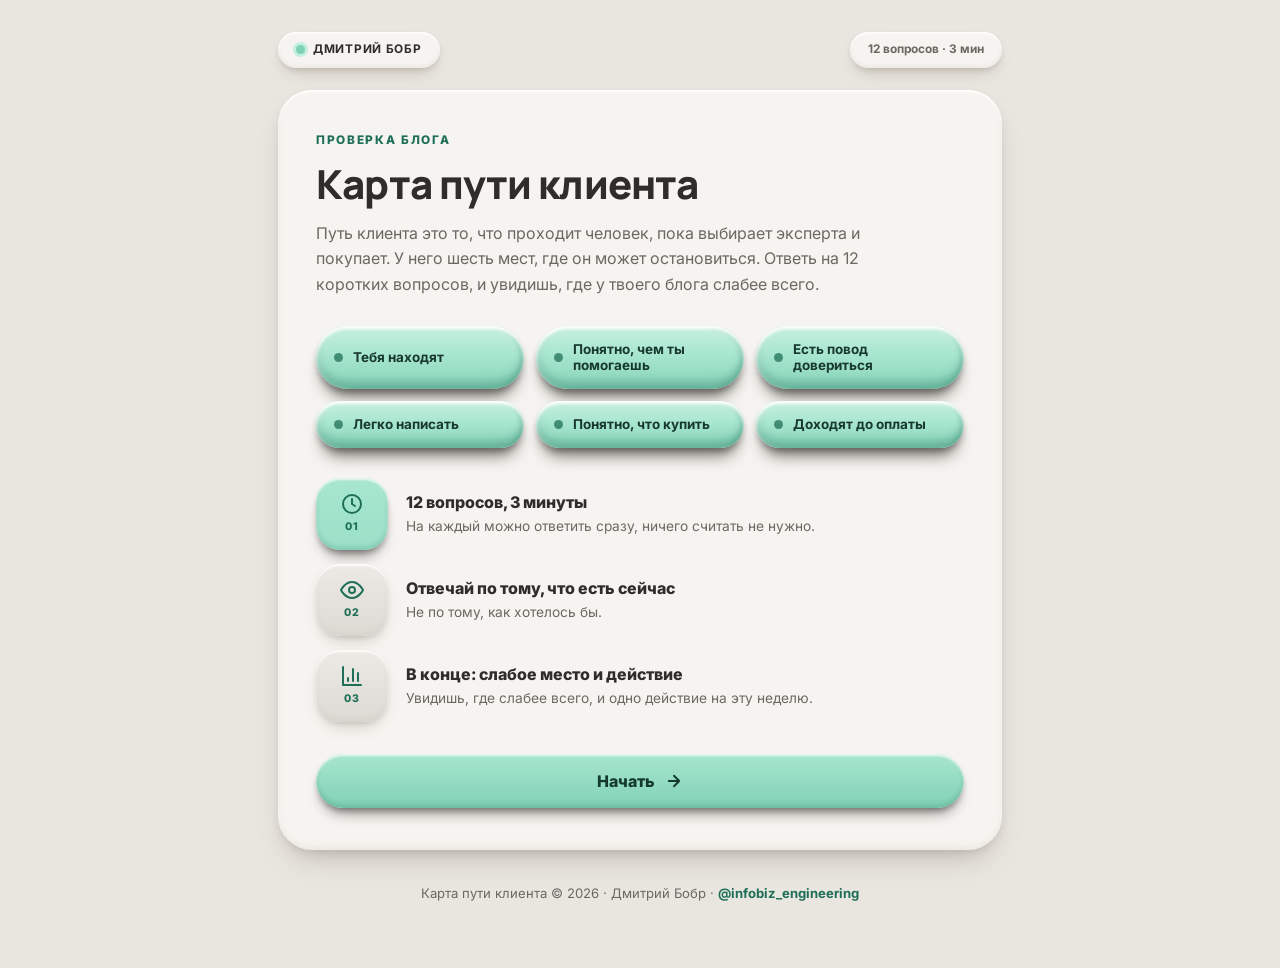
==== сайт/karta-puti-klienta.html @ 48c06e54 "Карта пути клиента: новая страница теста (6 мест пути, 12 вопросов), отправка заявок в n8n Co-Author" ====
<!DOCTYPE html>
<html lang="ru">
<head>
  <meta charset="UTF-8">
  <meta name="viewport" content="width=device-width, initial-scale=1.0">
  <title>Карта пути клиента | Проверка блога за 3 минуты</title>
  <link rel="preconnect" href="https://fonts.googleapis.com">
  <link rel="preconnect" href="https://fonts.gstatic.com" crossorigin>
  <link href="https://fonts.googleapis.com/css2?family=Manrope:wght@600;700;800&family=Inter:wght@400;500;600;700&display=swap" rel="stylesheet">
  <style>
    /* Карта пути клиента: мягкий выпуклый стиль (по референсу «Product UI Styleguide») */
    :root {
      --bg: #E9E6E0;
      --bg-2: #F1EFEA;
      --surface: #F6F4F0;
      --ink: #2E2D2B;
      --muted: #6B6862;
      --faint: #A09C95;
      --line: #D9D6D0;

      --mint: #9BE0C8;
      --mint-2: #7FD1B5;
      --mint-soft: #D3F2E6;
      --mint-deep: #1F6F58;
      --focus: #5FE3BC;

      --gray: #DDDAD4;
      --gray-2: #CBC8C1;

      --yellow: #F3DE8C;
      --yellow-soft: #FAF0C6;
      --yellow-ink: #6E5A0E;

      --rose: #E8473D;
      --rose-soft: #F8DAD7;
      --red-1: #EE6358;
      --red-2: #CF2F26;
      --rose-ink: #B3261E;

      --raise: 0 16px 30px -12px rgba(105,95,80,.38), 0 4px 8px -2px rgba(105,95,80,.16), inset 0 2px 2px rgba(255,255,255,.95), inset 0 -3px 6px rgba(150,140,125,.10);
      --raise-sm: 0 9px 16px -7px rgba(105,95,80,.36), 0 2px 4px rgba(105,95,80,.12), inset 0 2px 2px rgba(255,255,255,.9), inset 0 -2px 4px rgba(150,140,125,.10);
      --inset: inset 0 3px 7px rgba(105,95,80,.22), inset 0 -2px 3px rgba(255,255,255,.85);
      --glow: 0 0 0 4px rgba(95,227,188,.40);
      --shadow-dark: 0 11px 14px -7px rgba(28,26,22,.55), 0 4px 6px -2px rgba(28,26,22,.30), inset 0 2px 2px rgba(255,255,255,.75), inset 0 -3px 5px rgba(20,90,70,.18);
      --shadow-dark-hover: 0 15px 18px -8px rgba(28,26,22,.58), 0 6px 8px -2px rgba(28,26,22,.30), inset 0 2px 2px rgba(255,255,255,.75), inset 0 -3px 5px rgba(20,90,70,.18);
    }

    * { box-sizing: border-box; margin: 0; padding: 0; }

    body {
      font-family: 'Inter', -apple-system, BlinkMacSystemFont, 'Segoe UI', Roboto, sans-serif;
      background: var(--bg);
      color: var(--ink);
      min-height: 100vh;
      display: flex;
      flex-direction: column;
      line-height: 1.5;
      -webkit-font-smoothing: antialiased;
    }

    .container { width: 100%; max-width: 760px; margin: 0 auto; padding: 32px 18px 64px; flex: 1; }

    .header-bar { display: flex; align-items: center; justify-content: space-between; margin-bottom: 22px; gap: 10px; }
    .brand-tag, .meta-tag { display: inline-flex; align-items: center; gap: 8px; padding: 9px 18px; background: var(--surface); border-radius: 999px; box-shadow: var(--raise-sm); font-size: .74rem; font-weight: 700; color: var(--muted); }
    .brand-tag { letter-spacing: .06em; text-transform: uppercase; color: var(--ink); }
    .brand-tag .dot { width: 9px; height: 9px; border-radius: 50%; background: var(--mint-2); box-shadow: 0 0 0 3px rgba(95,227,188,.35); }

    .draft-banner { background: var(--yellow-soft); color: var(--yellow-ink); border-radius: 18px; padding: 11px 18px; font-size: .82rem; font-weight: 700; margin-bottom: 18px; box-shadow: var(--raise-sm); }

    .card { background: var(--surface); border-radius: 34px; box-shadow: var(--raise); padding: 42px 38px; position: relative; }
    @media (max-width: 640px) { .card { padding: 26px 18px; border-radius: 28px; } }

    .fade-in { animation: fadeSlideUp 0.28s cubic-bezier(0.16,1,0.3,1) forwards; }
    @keyframes fadeSlideUp { from { opacity:0; transform:translateY(8px);} to { opacity:1; transform:translateY(0);} }

    .section-label { font-size: .74rem; text-transform: uppercase; letter-spacing: .14em; color: var(--mint-deep); font-weight: 800; margin-bottom: 12px; display: block; }
    .hero-title { font-family: 'Manrope', 'Inter', sans-serif; font-size: 2.5rem; font-weight: 800; letter-spacing: -0.02em; color: var(--ink); line-height: 1.08; margin-bottom: 16px; }
    .hero-subtitle { font-size: 1rem; color: var(--muted); margin-bottom: 28px; line-height: 1.6; max-width: 580px; }

    /* Шесть мест: как чипы Filter из референса */
    .place-grid { display: grid; grid-template-columns: repeat(3,1fr); gap: 12px; margin-bottom: 30px; }
    @media (max-width: 640px) { .place-grid { grid-template-columns: repeat(2,1fr); } }
    .place-chip { display: flex; align-items: center; gap: 10px; background: linear-gradient(180deg, #C9F0E0 0%, #A8E6CF 45%, #86D4B8 100%); color: #17382E; border-radius: 999px; padding: 15px 18px; font-size: .84rem; font-weight: 700; line-height: 1.25; box-shadow: 0 14px 16px -7px rgba(28,26,22,.60), 0 5px 7px -2px rgba(28,26,22,.34), inset 0 3px 3px rgba(255,255,255,.95), inset 0 -7px 9px rgba(20,100,78,.30), inset 3px 0 4px rgba(255,255,255,.35), inset -3px 0 4px rgba(20,100,78,.14); }
    .place-chip::before { content: ''; width: 9px; height: 9px; border-radius: 50%; background: var(--mint-deep); flex-shrink: 0; opacity: .75; }

    /* Три пункта-подсказки */
    .steps-stack { display: flex; flex-direction: column; gap: 14px; margin-bottom: 32px; }
    .step-row { display: flex; align-items: center; gap: 18px; }
    .step-badge { width: 72px; height: 72px; border-radius: 24px; flex-shrink: 0; display: flex; flex-direction: column; align-items: center; justify-content: center; color: var(--mint-deep); box-shadow: var(--raise-sm); background: linear-gradient(180deg, #ECEAE5, var(--gray)); }
    .step-badge svg { width: 24px; height: 24px; margin-bottom: 3px; stroke: var(--mint-deep); }
    .step-badge .num { font-size: .66rem; font-weight: 800; letter-spacing: .05em; }
    .step-row:nth-child(1) .step-badge { background: linear-gradient(180deg, #A8E6CF, var(--mint)); box-shadow: var(--shadow-dark); }
    .step-text h4 { font-size: 1rem; font-weight: 800; margin-bottom: 3px; color: var(--ink); }
    .step-text p { font-size: .86rem; color: var(--muted); line-height: 1.45; }
    @media (max-width: 480px) { .step-row { align-items: flex-start; } .step-badge { width: 56px; height: 56px; border-radius: 19px; } .step-badge svg { width: 20px; height: 20px; } }

    /* Кнопки */
    .btn-primary { display: inline-flex; align-items: center; justify-content: center; gap: 10px; width: 100%; background: linear-gradient(180deg, #A8E6CF, var(--mint-2)); color: #143A2E; border: none; border-radius: 999px; padding: 17px 26px; font-family: inherit; font-size: 1rem; font-weight: 800; cursor: pointer; box-shadow: var(--shadow-dark); transition: transform .15s ease, box-shadow .15s ease; }
    .btn-primary:hover { transform: translateY(-1px); box-shadow: var(--shadow-dark-hover); }
    .btn-primary:active { transform: scale(0.985); box-shadow: 0 5px 8px -4px rgba(28,26,22,.5), inset 0 2px 2px rgba(255,255,255,.7); }
    .btn-primary:disabled { opacity: .5; cursor: not-allowed; transform: none; }

    .btn-secondary { display: inline-flex; align-items: center; justify-content: center; gap: 8px; background: linear-gradient(180deg, #E8E5E0, var(--gray)); color: var(--muted); border: none; border-radius: 999px; padding: 15px 24px; font-family: inherit; font-size: .92rem; font-weight: 700; cursor: pointer; box-shadow: var(--raise-sm); transition: transform .15s ease; }
    .btn-secondary:hover { color: var(--ink); transform: translateY(-1px); }
    .btn-secondary:active { transform: scale(0.985); }

    .footer-note { text-align: center; margin-top: 34px; font-size: .82rem; color: var(--muted); }
    .footer-note a { color: var(--mint-deep); text-decoration: none; font-weight: 700; }
    .footer-note a:hover { text-decoration: underline; }

    /* Прогресс: тонкая полоса как у Tabs */
    .progress-wrapper { margin-bottom: 26px; }
    .progress-meta { display: flex; justify-content: space-between; font-size: .86rem; font-weight: 700; color: var(--muted); margin-bottom: 10px; }
    .progress-meta .num { color: var(--mint-deep); font-weight: 800; }
    .progress-track { width: 100%; height: 10px; background: var(--gray); border-radius: 999px; overflow: hidden; box-shadow: var(--inset); }
    .progress-fill { height: 100%; background: linear-gradient(90deg, var(--mint), var(--mint-2)); border-radius: 999px; transition: width .4s cubic-bezier(0.34,1.3,0.64,1); }

    .step-header { margin-bottom: 22px; padding-bottom: 16px; border-bottom: 2px solid var(--line); display: flex; align-items: center; gap: 12px; flex-wrap: wrap; }
    .post-badge { background: linear-gradient(180deg, #A8E6CF, var(--mint)); color: #17382E; font-size: .8rem; font-weight: 800; padding: 7px 16px; border-radius: 999px; box-shadow: var(--shadow-dark); }
    .step-header h2 { font-family: 'Manrope', 'Inter', sans-serif; font-size: 1.4rem; font-weight: 800; color: var(--ink); }

    .form-group { margin-bottom: 22px; }
    .form-label { display: block; font-size: .88rem; font-weight: 700; color: var(--ink); margin-bottom: 9px; padding-left: 6px; }
    .text-input { width: 100%; padding: 15px 20px; font-family: inherit; font-size: .98rem; border: 2px solid transparent; border-radius: 999px; background: #E7E4DE; color: var(--ink); box-shadow: var(--inset); transition: box-shadow .15s, border-color .15s; }
    .text-input::placeholder { color: var(--faint); }
    .text-input:focus { outline: none; border-color: var(--focus); box-shadow: var(--inset), var(--glow); background: #EEECE7; }

    /* Вопросы */
    .criterion-card { background: var(--bg-2); border-radius: 28px; padding: 22px 20px 20px; margin-bottom: 18px; box-shadow: var(--raise-sm); transition: box-shadow .2s ease; }
    .criterion-card.is-answered { box-shadow: var(--raise-sm), 0 0 0 3px rgba(127,209,181,.55); }
    .criterion-q { font-size: 1rem; font-weight: 700; color: var(--ink); margin-bottom: 6px; line-height: 1.45; }

    .example-toggle { background: linear-gradient(180deg, #ECEAE5, var(--gray)); border: none; color: var(--mint-deep); font-family: inherit; font-size: .8rem; font-weight: 800; cursor: pointer; padding: 6px 16px; margin: 4px 0 14px; border-radius: 999px; box-shadow: var(--raise-sm); }
    .example-text { font-size: .88rem; color: #111; font-weight: 500; background: #E7E4DE; border-radius: 18px; padding: 12px 16px; margin-bottom: 14px; line-height: 1.5; box-shadow: var(--inset); }

    .answers-row { display: grid; grid-template-columns: repeat(2,1fr); gap: 12px; }
    @media (max-width: 480px) { .answers-row { grid-template-columns: 1fr; gap: 10px; } }
    .answer-btn { display: flex; align-items: center; justify-content: space-between; background: linear-gradient(180deg, #EFEDE8, var(--gray)); border: none; border-radius: 999px; padding: 14px 20px; font-family: inherit; font-size: .9rem; font-weight: 700; color: var(--ink); cursor: pointer; text-align: left; box-shadow: var(--raise-sm); transition: transform .15s ease, box-shadow .15s ease; user-select: none; }
    .answer-btn:hover { transform: translateY(-1px); }
    .answer-btn .btn-indicator { width: 20px; height: 20px; border-radius: 50%; background: #E3E0DA; box-shadow: var(--inset); margin-left: 8px; flex-shrink: 0; display: flex; align-items: center; justify-content: center; font-size: .72rem; font-weight: 800; color: #fff; }
    .answer-btn.selected { background: linear-gradient(180deg, #A8E6CF, var(--mint-2)); color: #143A2E; box-shadow: var(--shadow-dark); }
    .answer-btn.selected .btn-indicator { background: var(--mint-deep); box-shadow: none; }
    .answer-btn.selected .btn-indicator::after { content: '✓'; }

    .actions-bar { display: flex; gap: 12px; margin-top: 28px; }
    .actions-bar .btn-primary { flex: 1; }

    /* Результат */
    .result-hero { text-align: center; padding-bottom: 26px; margin-bottom: 26px; border-bottom: 2px solid var(--line); }
    .result-status-title { font-family: 'Manrope', 'Inter', sans-serif; font-size: 1.6rem; font-weight: 800; color: var(--ink); margin-bottom: 10px; line-height: 1.2; }
    .result-status-desc { font-size: .97rem; color: var(--muted); max-width: 540px; margin: 0 auto; line-height: 1.55; }
    .result-disclaimer { font-size: .78rem; color: var(--faint); margin-top: 12px; }

    .leak-box { background: linear-gradient(180deg, #BDEBD8, var(--mint)); border-radius: 26px; padding: 22px 24px; margin-bottom: 30px; box-shadow: var(--shadow-dark); }
    .leak-badge { display: inline-block; font-size: .7rem; font-weight: 800; text-transform: uppercase; letter-spacing: .08em; color: var(--mint-deep); background: rgba(255,255,255,.65); padding: 5px 14px; border-radius: 999px; margin-bottom: 8px; }
    .leak-desc { font-size: .98rem; color: #17382E; line-height: 1.55; font-weight: 600; }

    .criteria-breakdown { margin-bottom: 30px; }
    .criteria-breakdown h3 { font-family: 'Manrope', 'Inter', sans-serif; font-size: 1.15rem; font-weight: 800; color: var(--ink); margin-bottom: 18px; }
    .crit-bar-row { margin-bottom: 16px; }
    .crit-bar-meta { display: flex; justify-content: space-between; align-items: center; gap: 10px; font-size: .88rem; font-weight: 700; margin-bottom: 7px; }
    .crit-bar-meta span.score { font-variant-numeric: tabular-nums; color: var(--mint-deep); font-weight: 800; }
    .crit-bar-track { width: 100%; height: 12px; background: var(--gray); border-radius: 999px; overflow: hidden; box-shadow: var(--inset); }
    .crit-bar-fill { height: 100%; background: linear-gradient(90deg, var(--mint), var(--mint-2)); border-radius: 999px; transition: width .7s cubic-bezier(0.16,1,0.3,1); }
    .crit-bar-row.mid .crit-bar-fill { background: linear-gradient(90deg, #F7E8A4, var(--yellow)); }
    .crit-bar-row.mid .score { color: var(--yellow-ink); }
    .crit-bar-row.low .crit-bar-fill { background: linear-gradient(90deg, var(--red-1), var(--red-2)); }
    .crit-bar-row.low .score { color: var(--rose-ink); }
    .weak-chip { display: inline-block; margin-left: 8px; background: linear-gradient(180deg, var(--red-1), var(--red-2)); color: #fff; font-size: .68rem; font-weight: 800; padding: 3px 12px; border-radius: 999px; box-shadow: 0 6px 8px -4px rgba(28,26,22,.55), inset 0 1px 1px rgba(255,255,255,.45); vertical-align: middle; }

    /* Блок с услугами: стопка карточек */
    .bridge-card { background: var(--bg-2); border-radius: 30px; padding: 28px 24px; text-align: center; margin-bottom: 36px; margin-top: 8px; box-shadow: var(--raise-sm), 0 10px 0 -5px #E2DFD9, 0 20px 0 -10px #D8D5CE; }
    .bridge-options { list-style: none; padding: 0; margin: 0 0 20px; text-align: left; }
    .bridge-options > li { padding: 18px 20px; background: var(--surface); border-radius: 22px; margin-bottom: 12px; font-size: .9rem; color: var(--muted); line-height: 1.55; box-shadow: var(--raise-sm); }
    .bridge-options .opt-head { display: flex; justify-content: space-between; align-items: baseline; gap: 12px; margin-bottom: 8px; }
    .bridge-options .opt-name { font-weight: 800; font-size: 1rem; color: var(--ink); }
    .bridge-options .opt-price { font-weight: 800; font-size: .88rem; color: var(--mint-deep); white-space: nowrap; background: var(--mint-soft); padding: 4px 12px; border-radius: 999px; }
    .bridge-options .opt-list { list-style: none; padding: 0; margin: 0 0 8px; }
    .bridge-options .opt-list li { position: relative; padding-left: 16px; margin-bottom: 4px; }
    .bridge-options .opt-list li::before { content: ''; position: absolute; left: 0; top: .62em; width: 6px; height: 6px; border-radius: 50%; background: var(--mint-2); }
    .bridge-options .opt-fit { margin: 0; font-size: .88rem; color: var(--ink); }
    .bridge-card h4 { font-family: 'Manrope', 'Inter', sans-serif; font-size: 1.2rem; font-weight: 800; color: var(--ink); margin-bottom: 8px; }
    .bridge-card p { font-size: .9rem; color: var(--muted); margin-bottom: 20px; line-height: 1.55; }

    .result-buttons { display: flex; flex-direction: column; gap: 14px; }

    .hidden { display: none !important; }

    .toast { position: fixed; left: 50%; bottom: 28px; transform: translate(-50%, 12px); background: var(--ink); color: #fff; padding: 14px 24px; border-radius: 999px; font-size: .9rem; font-weight: 700; box-shadow: 0 14px 30px rgba(0,0,0,0.25); opacity: 0; pointer-events: none; transition: all .25s ease; z-index: 50; text-align: center; max-width: 90vw; }
    .toast.show { opacity: 1; transform: translate(-50%, 0); }

    #screen-contact .actions-bar { margin-top: 8px; }

    @media print {
      body { background: #fff; }
      .header-bar, .btn-secondary, .result-buttons, .bridge-card, .draft-banner, #btn-restart, #btn-copy-result, #btn-download-pdf { display: none !important; }
      .card { box-shadow: none; padding: 0; background: #fff; }
      .container { padding: 0; max-width: 100%; }
    }
  </style>
</head>
<body>

  <div class="container">
    <div class="header-bar">
      <div class="brand-tag"><span class="dot"></span><span>Дмитрий Бобр</span></div>
      <div class="meta-tag">12 вопросов · 3 мин</div>
    </div>

    <div class="draft-banner hidden" id="draft-banner">Черновик для просмотра. Ответы и результат никуда не отправляются.</div>

    <div class="card" id="main-card">

      <!-- SCREEN 0: INTRO -->
      <div id="screen-intro" class="fade-in">
        <span class="section-label">Проверка блога</span>
        <h1 class="hero-title">Карта пути клиента</h1>
        <p class="hero-subtitle">Путь клиента это то, что проходит человек, пока выбирает эксперта и покупает. У него шесть мест, где он может остановиться. Ответь на 12 коротких вопросов, и увидишь, где у твоего блога слабее всего.</p>

        <div class="place-grid">
          <div class="place-chip">Тебя находят</div>
          <div class="place-chip">Понятно, чем ты помогаешь</div>
          <div class="place-chip">Есть повод довериться</div>
          <div class="place-chip">Легко написать</div>
          <div class="place-chip">Понятно, что купить</div>
          <div class="place-chip">Доходят до оплаты</div>
        </div>

        <div class="steps-stack">
          <div class="step-row">
            <div class="step-badge">
              <svg viewBox="0 0 24 24" fill="none" stroke="currentColor" stroke-width="2" stroke-linecap="round" stroke-linejoin="round"><circle cx="12" cy="12" r="9"/><path d="M12 7v5l3 2"/></svg>
              <span class="num">01</span>
            </div>
            <div class="step-text"><h4>12 вопросов, 3 минуты</h4><p>На каждый можно ответить сразу, ничего считать не нужно.</p></div>
          </div>
          <div class="step-row">
            <div class="step-badge">
              <svg viewBox="0 0 24 24" fill="none" stroke="currentColor" stroke-width="2" stroke-linecap="round" stroke-linejoin="round"><path d="M1 12s4-8 11-8 11 8 11 8-4 8-11 8-11-8-11-8z"/><circle cx="12" cy="12" r="3"/></svg>
              <span class="num">02</span>
            </div>
            <div class="step-text"><h4>Отвечай по тому, что есть сейчас</h4><p>Не по тому, как хотелось бы.</p></div>
          </div>
          <div class="step-row">
            <div class="step-badge">
              <svg viewBox="0 0 24 24" fill="none" stroke="currentColor" stroke-width="2" stroke-linecap="round" stroke-linejoin="round"><path d="M3 3v18h18"/><path d="M18 17V9"/><path d="M13 17V5"/><path d="M8 17v-3"/></svg>
              <span class="num">03</span>
            </div>
            <div class="step-text"><h4>В конце: слабое место и действие</h4><p>Увидишь, где слабее всего, и одно действие на эту неделю.</p></div>
          </div>
        </div>

        <button class="btn-primary" id="btn-start">
          <span>Начать</span>
          <svg width="18" height="18" viewBox="0 0 24 24" fill="none" stroke="currentColor" stroke-width="2.5" stroke-linecap="round" stroke-linejoin="round"><path d="M5 12h14M12 5l7 7-7 7"/></svg>
        </button>
      </div>

      <!-- SCREEN 1-6: WIZARD -->
      <div id="screen-wizard" class="hidden">
        <div class="progress-wrapper">
          <div class="progress-meta">
            <span>Место: <span class="num" id="wiz-curr-step">1</span> из 6</span>
            <span class="num" id="wiz-curr-pct">0%</span>
          </div>
          <div class="progress-track"><div class="progress-fill" id="wiz-progress-fill" style="width: 0%;"></div></div>
        </div>

        <div class="step-header">
          <span class="post-badge" id="wiz-badge">Место 1</span>
          <h2 id="wiz-title-text">Тебя находят</h2>
        </div>

        <div id="questions-container"></div>

        <div class="actions-bar">
          <button class="btn-secondary" id="btn-prev-step">← Назад</button>
          <button class="btn-primary" id="btn-next-step"><span id="btn-next-text">Дальше →</span></button>
        </div>
      </div>

      <!-- SCREEN: BEFORE RESULT -->
      <div id="screen-contact" class="hidden">
        <span class="section-label">Почти готово</span>
        <h1 class="hero-title" style="font-size:2rem;">Результат готов</h1>
        <p class="hero-subtitle">Напиши свой Instagram и одной строкой, чем ты занимаешься. Так я смогу написать тебе по результату.</p>

        <div class="form-group">
          <label class="form-label" for="instagram-input">Твой Instagram</label>
          <input type="text" id="instagram-input" class="text-input" placeholder="@username">
        </div>
        <div class="form-group">
          <label class="form-label" for="work-input">Чем занимаешься и кому помогаешь</label>
          <input type="text" id="work-input" class="text-input" placeholder="Одной строкой">
        </div>

        <div class="actions-bar">
          <button class="btn-secondary" id="btn-back-contact">← Назад</button>
          <button class="btn-primary" id="btn-show-result"><span>Показать результат</span></button>
        </div>
      </div>

      <!-- SCREEN: RESULTS -->
      <div id="screen-results" class="hidden">
        <div class="result-hero">
          <span class="section-label" id="res-label">Твой результат</span>
          <h2 class="result-status-title" id="res-title">Расчёт...</h2>
          <p class="result-status-desc" id="res-desc"></p>
          <p class="result-disclaimer">Это наблюдение по твоим ответам, не оценка твоей экспертности. Почему так получилось, по тесту определить нельзя.</p>
        </div>

        <div class="leak-box">
          <span class="leak-badge">На этой неделе</span>
          <p class="leak-desc" id="res-action" style="margin-top:6px;"></p>
        </div>

        <div class="criteria-breakdown">
          <h3>Шесть мест твоего пути</h3>
          <div id="bars-container"></div>
        </div>

        <div class="bridge-card" id="bridge-card">
          <h4>Почему люди останавливаются именно здесь?</h4>
          <p>Тест показывает место, а причину по ответам не угадать. Её находят на консультации.</p>
          <ul class="bridge-options">
            <li>
              <div class="opt-head"><span class="opt-name">Консультация</span><span class="opt-price">150 BYN</span></div>
              <p class="opt-fit" style="margin-bottom:0;">Разбираем твой путь клиента на созвоне. Подойдёт, если хочешь понять, что с ним происходит, и уйти с понятными следующими шагами.</p>
            </li>
            <li id="opt-system">
              <div class="opt-head"><span class="opt-name">Система контента</span><span class="opt-price">800 BYN</span></div>
              <ul class="opt-list">
                <li>Исследования твоей ниши, аудитории и конкурентов</li>
                <li>Контент-план на месяц: от 10 до 15 тем для твоих площадок</li>
                <li>Набор промптов, чтобы дальше выстраивать контент самостоятельно</li>
                <li>Консультация уже внутри</li>
              </ul>
              <p class="opt-fit" style="margin-bottom:0;">Подойдёт, если нужен готовый план: первый месяц у тебя расписан, а дальше ты знаешь, как работать с контентом самостоятельно.</p>
            </li>
          </ul>
          <a href="https://docs.google.com/forms/d/e/1FAIpQLSdcLmS_Oh9KG2ejggivdCOJJdHtJfhRKL95vkcm1EvlU8W1Ug/viewform" target="_blank" class="btn-primary" style="text-decoration:none;">
            <span>Заполнить анкету: 1-2 минуты</span>
            <svg width="18" height="18" viewBox="0 0 24 24" fill="none" stroke="currentColor" stroke-width="2.5" stroke-linecap="round" stroke-linejoin="round"><path d="M5 12h14M12 5l7 7-7 7"/></svg>
          </a>
        </div>

        <div class="result-buttons">
          <button class="btn-secondary" id="btn-download-pdf"><span>⬇ Скачать результат в PDF</span></button>
          <button class="btn-secondary" id="btn-copy-result"><span>📋 Скопировать результат</span></button>
          <button class="btn-secondary" id="btn-restart"><span>🔄 Пройти заново</span></button>
        </div>
      </div>

    </div>

    <div class="footer-note">Карта пути клиента © 2026 · Дмитрий Бобр · <a href="https://t.me/infobiz_engineering" target="_blank">@infobiz_engineering</a></div>
  </div>

  <div class="toast" id="toast"></div>

  <script>
    // Черновик: на любом адресе, кроме боевого, ничего не отправляется.
    // Боевые адреса сценариев n8n для этой страницы ещё не созданы (пусто = не отправлять).
    const LOCAL = /^(localhost|127\.0\.0\.1)$/.test(location.hostname) && !/[?&]send=1/.test(location.search);
    const WEBHOOK_URL = LOCAL ? '' : 'https://n8n.169-58-165-201.sslip.io/webhook/kontent-audit';
    const EVENTS_URL = LOCAL ? '' : 'https://n8n.169-58-165-201.sslip.io/webhook/kontent-audit-events';
    if (LOCAL) {
      const b = document.getElementById('draft-banner');
      b.textContent = 'Локальный просмотр. Ответы и результат никуда не отправляются.';
      b.classList.remove('hidden');
    }
    const QS = new URLSearchParams(location.search);
    const UTM_CAMPAIGN = QS.get('utm_campaign') || 'karta_direct';
    const UTM_CONTENT = QS.get('utm_content') || '';

    // Анонимный счётчик действий: без ника и личных данных.
    const track = (function () {
      if (!EVENTS_URL) return function () {};
      let session = '';
      try { session = sessionStorage.getItem('kp_s') || ''; } catch (e) {}
      if (!session) {
        session = Math.random().toString(36).slice(2, 10) + Date.now().toString(36).slice(-4);
        try { sessionStorage.setItem('kp_s', session); } catch (e) {}
      }
      const q = new URLSearchParams(location.search);
      const ua = navigator.userAgent || '';
      const device = /Instagram/i.test(ua) ? 'instagram_app' : (/Mobi|Android|iPhone/i.test(ua) ? 'mobile' : 'desktop');
      const t0 = Date.now();
      const sent = {};
      return function (event, step, once) {
        try {
          if (once && sent[event + ':' + step]) return;
          sent[event + ':' + step] = true;
          fetch(EVENTS_URL, {
            method: 'POST', keepalive: true, headers: { 'Content-Type': 'application/json' },
            body: JSON.stringify({
              event: event, step: step || 0, session: session,
              utm_content: UTM_CONTENT, utm_campaign: UTM_CAMPAIGN,
              device: device, seconds: Math.round((Date.now() - t0) / 1000)
            })
          }).catch(function () {});
        } catch (e) {}
      };
    })();
    let trackScreen = 0; // 0 заставка, 1-6 места, 7 контакты, 8 результат
    track('page_open', 0, true);
    document.addEventListener('visibilitychange', function () { if (document.visibilityState === 'hidden') track('leave', trackScreen); });
    document.addEventListener('click', function (e) {
      try {
        const a = e.target.closest && e.target.closest('a[href*="docs.google.com/forms"]');
        if (a) track('anketa_click', 8);
        const b = e.target.closest && e.target.closest('button');
        if (b && (b.id === 'btn-download-pdf' || b.id === 'btn-copy-result' || b.id === 'btn-restart')) track(b.id, 8);
      } catch (err) {}
    });

    const ANSWERS = [
      { label: 'Да', score: 2 },
      { label: 'Скорее да', score: 1.5 },
      { label: 'Скорее нет', score: 0.5 },
      { label: 'Нет', score: 0 }
    ];

    const PLACES = [
      {
        name: 'Тебя находят',
        weakTitle: 'Слабее всего: тебя находят новые люди',
        weakDesc: 'По ответам, новых людей из поиска, рекомендаций и чужих постов пока мало.',
        action: 'Выбери одно место, где уже есть твои будущие клиенты: чужой блог, чат, комментарии. Три раза за неделю полезно ответь там на чей-то вопрос.',
        q: [
          { t: 'За последние 3 месяца к тебе приходили новые люди: из поиска, по рекомендации или из чужого поста?', ex: 'Например: «Тебя посоветовала знакомая» или «Тебя упомянули в чужом блоге».' },
          { t: 'За последние 3 месяца кто-то написал тебе первым после того, как увидел твой пост или ролик?' }
        ]
      },
      {
        name: 'Понятно, чем ты помогаешь',
        weakTitle: 'Слабее всего: понятно, чем ты помогаешь',
        weakDesc: 'По ответам, из профиля и постов быстро не видно, кому и с чем ты помогаешь.',
        action: 'Перепиши шапку профиля: кому помогаешь, с чем, что человек получит. Покажи двум людям не из твоей сферы и спроси, что они поняли.',
        q: [
          { t: 'Если открыть твой профиль с телефона, за 5 секунд видно, кому ты помогаешь и с чем?', ex: 'Например: «Помогаю мастерам, у которых клиенты спрашивают цену и пропадают».' },
          { t: 'Среди последних 10 постов или роликов есть хотя бы один, где прямо названа ситуация, с которой ты помогаешь?', ex: 'Например: пост «Что ответить, если клиент спросил цену и пропал».' }
        ]
      },
      {
        name: 'Есть повод довериться',
        weakTitle: 'Слабее всего: повод довериться',
        weakDesc: 'По ответам, в блоге мало видимых примеров твоей работы и того, как ты думаешь.',
        action: 'Опубликуй один разбор реальной ситуации: с чем пришёл человек, что ты предложил, что изменилось. Если нельзя раскрывать, разбери типичную ситуацию без имён.',
        q: [
          { t: 'За последние 3 месяца в блоге была публикация, где показана твоя работа: отзыв, пример, результат или разбор?', ex: 'Подойдёт любое из трёх: отзыв клиента, разбор одного случая или рассказ о том, как проходит твоя работа.' },
          { t: 'В блоге есть материал, из которого видно, как ты думаешь и работаешь: ответ на вопрос, метод, мини-пример?' }
        ]
      },
      {
        name: 'Легко написать',
        weakTitle: 'Слабее всего: человеку непросто начать разговор',
        weakDesc: 'По ответам, способ связаться или скорость ответа пока не делают первый шаг лёгким.',
        action: 'В шапку и в следующие три публикации добавь одну фразу: «Есть вопрос: напиши мне в личные». На все новые сообщения отвечай в течение рабочего дня.',
        q: [
          { t: 'В профиле или в последних постах есть понятный способ связаться: кнопка, ссылка или прямой призыв написать?', ex: 'Например: «Напиши «хочу записаться» в личные».' },
          { t: 'На первое сообщение от нового человека ты обычно отвечаешь в течение рабочего дня?' }
        ]
      },
      {
        name: 'Понятно, что купить',
        weakTitle: 'Слабее всего: понятно, что у тебя можно купить',
        weakDesc: 'По ответам, из блога не очень ясно, какие у тебя услуги и как записаться.',
        action: 'Закрепи один пост или страницу: какие услуги есть, для какой ситуации каждая и как записаться.',
        q: [
          { t: 'В профиле или блоге понятно, какие у тебя услуги и для какой ситуации каждая подходит?' },
          { t: 'Человек может записаться без лишних вопросов: есть ссылка, форма или понятная инструкция?' }
        ]
      },
      {
        name: 'Доходят до оплаты',
        weakTitle: 'Слабее всего: люди доходят до оплаты',
        weakDesc: 'По ответам, обращения пока реже заканчиваются оплатой.',
        action: 'Выпиши всех, кто за последние 3 месяца обсуждал с тобой задачу и не заплатил. Каждому коротко напиши: актуально ли ещё, и предложи один следующий шаг.',
        q: [
          { t: 'За последние 3 месяца хотя бы один человек заплатил тебе после знакомства с блогом, по рекомендации или после переписки?' },
          { t: 'Когда человек спрашивает про услугу, у тебя есть готовые ответы: сколько стоит, сколько длится, как оплатить?' }
        ]
      }
    ];

    const OK_RESULT = {
      title: 'Серьёзной слабой точки нет',
      desc: 'По ответам, остановок, которые заметно мешают, сейчас нет. Все шесть мест выглядят рабочими.',
      action: 'Возьми самое низкое из шести мест и подтяни его на один шаг. Это удобно разобрать вместе.'
    };

    const state = {
      step: 1,
      instagram: '',
      work: '',
      scores: PLACES.map(p => p.q.map(() => null))
    };

    const screenIntro = document.getElementById('screen-intro');
    const screenWizard = document.getElementById('screen-wizard');
    const screenContact = document.getElementById('screen-contact');
    const screenResults = document.getElementById('screen-results');
    const qContainer = document.getElementById('questions-container');
    const instagramInput = document.getElementById('instagram-input');
    const workInput = document.getElementById('work-input');

    let toastTimer = null;
    function showToast(msg) {
      const el = document.getElementById('toast');
      el.textContent = msg;
      el.classList.add('show');
      clearTimeout(toastTimer);
      toastTimer = setTimeout(() => el.classList.remove('show'), 2600);
    }
    function esc(s) { return String(s).replace(/[&<>"]/g, c => ({ '&': '&amp;', '<': '&lt;', '>': '&gt;', '"': '&quot;' }[c])); }

    function renderStep(step) {
      state.step = step;
      trackScreen = step;
      track('step', step, true);
      const place = PLACES[step - 1];
      const pct = Math.round((step - 1) / 6 * 100);
      document.getElementById('wiz-curr-step').textContent = step;
      document.getElementById('wiz-curr-pct').textContent = pct + '%';
      document.getElementById('wiz-progress-fill').style.width = pct + '%';
      document.getElementById('wiz-badge').textContent = 'Место ' + step;
      document.getElementById('wiz-title-text').textContent = place.name;

      qContainer.innerHTML = '';
      place.q.forEach((q, qi) => {
        const card = document.createElement('div');
        card.className = 'criterion-card';
        const saved = state.scores[step - 1][qi];
        let html = '<div class="criterion-q">' + esc(q.t) + '</div>';
        if (q.ex) {
          html += '<button type="button" class="example-toggle">Пример</button><div class="example-text hidden">' + esc(q.ex) + '</div>';
        } else {
          html += '<div style="height:10px"></div>';
        }
        html += '<div class="answers-row">' + ANSWERS.map(a =>
          '<button type="button" class="answer-btn" data-score="' + a.score + '"><span>' + a.label + '</span><span class="btn-indicator"></span></button>'
        ).join('') + '</div>';
        card.innerHTML = html;

        const toggle = card.querySelector('.example-toggle');
        if (toggle) {
          toggle.addEventListener('click', () => {
            const ex = card.querySelector('.example-text');
            const open = ex.classList.toggle('hidden') === false;
            toggle.textContent = open ? 'Скрыть пример' : 'Пример';
          });
        }
        const btns = card.querySelectorAll('.answer-btn');
        btns.forEach(btn => {
          if (saved !== null && parseFloat(btn.dataset.score) === saved) { btn.classList.add('selected'); card.classList.add('is-answered'); }
          btn.addEventListener('click', () => {
            btns.forEach(b => b.classList.remove('selected'));
            btn.classList.add('selected');
            card.classList.add('is-answered');
            state.scores[step - 1][qi] = parseFloat(btn.dataset.score);
          });
        });
        qContainer.appendChild(card);
      });

      screenWizard.classList.remove('fade-in'); void screenWizard.offsetWidth; screenWizard.classList.add('fade-in');
      window.scrollTo({ top: 0, behavior: 'smooth' });
    }

    document.getElementById('btn-start').addEventListener('click', () => {
      track('start', 0, true);
      screenIntro.classList.add('hidden');
      screenWizard.classList.remove('hidden');
      renderStep(1);
    });

    document.getElementById('btn-prev-step').addEventListener('click', () => {
      if (state.step > 1) {
        renderStep(state.step - 1);
      } else {
        screenWizard.classList.add('hidden');
        screenIntro.classList.remove('hidden');
        screenIntro.classList.add('fade-in');
        trackScreen = 0;
      }
    });

    document.getElementById('btn-next-step').addEventListener('click', () => {
      if (state.scores[state.step - 1].some(s => s === null)) {
        showToast('Ответь на оба вопроса, чтобы идти дальше.');
        return;
      }
      if (state.step < 6) {
        renderStep(state.step + 1);
      } else {
        trackScreen = 7;
        track('contact_shown', 7, true);
        screenWizard.classList.add('hidden');
        screenContact.classList.remove('hidden');
        screenContact.classList.add('fade-in');
        instagramInput.focus();
        window.scrollTo({ top: 0, behavior: 'smooth' });
      }
    });

    document.getElementById('btn-back-contact').addEventListener('click', () => {
      screenContact.classList.add('hidden');
      screenWizard.classList.remove('hidden');
      renderStep(6);
    });

    function computeResult() {
      const pcts = state.scores.map(arr => Math.round(arr.reduce((s, v) => s + (v || 0), 0) / 4 * 100));
      let minPct = 999, minIdx = 0;
      pcts.forEach((p, i) => { if (p < minPct) { minPct = p; minIdx = i; } });
      const ok = minPct >= 75;
      return { pcts, minPct, minIdx, ok };
    }

    document.getElementById('btn-show-result').addEventListener('click', () => {
      const ig = instagramInput.value.trim();
      const work = workInput.value.trim();
      if (!ig || !work) {
        showToast('Заполни оба поля, чтобы увидеть результат.');
        (!ig ? instagramInput : workInput).focus();
        return;
      }
      state.instagram = ig;
      state.work = work;
      showResults();
    });

    function showResults() {
      trackScreen = 8;
      track('results_shown', 8, true);
      screenContact.classList.add('hidden');
      screenResults.classList.remove('hidden');
      screenResults.classList.add('fade-in');

      const r = computeResult();
      const head = r.ok ? OK_RESULT : PLACES[r.minIdx];
      document.getElementById('res-title').textContent = r.ok ? OK_RESULT.title : head.weakTitle;
      document.getElementById('res-desc').textContent = r.ok ? OK_RESULT.desc : head.weakDesc;
      document.getElementById('res-action').textContent = r.ok ? OK_RESULT.action : head.action;

      const bars = document.getElementById('bars-container');
      bars.innerHTML = '';
      PLACES.forEach((p, i) => {
        const weak = !r.ok && i === r.minIdx;
        const row = document.createElement('div');
        const tone = r.pcts[i] >= 75 ? 'ok' : (r.pcts[i] >= 45 ? 'mid' : 'low');
        row.className = 'crit-bar-row ' + tone + (weak ? ' is-weak' : '');
        row.innerHTML = '<div class="crit-bar-meta"><span class="name">' + esc(p.name) + (weak ? '<span class="weak-chip">слабее всего</span>' : '') + '</span><span class="score">' + r.pcts[i] + '%</span></div>' +
          '<div class="crit-bar-track"><div class="crit-bar-fill" style="width:0%"></div></div>';
        bars.appendChild(row);
        requestAnimationFrame(() => requestAnimationFrame(() => { row.querySelector('.crit-bar-fill').style.width = r.pcts[i] + '%'; }));
      });

      // Система контента показывается, только если слабое место 1, 2 или 3.
      document.getElementById('opt-system').classList.toggle('hidden', r.ok || r.minIdx > 2);

      sendResultsWebhook({
        instagram: state.instagram,
        work: state.work,
        weakPlace: r.ok ? null : PLACES[r.minIdx].name,
        percents: PLACES.reduce((acc, p, i) => { acc[p.name] = r.pcts[i]; return acc; }, {}),
        utm_campaign: UTM_CAMPAIGN,
        utm_content: UTM_CONTENT,
        submittedAt: new Date().toISOString()
      });
      window.scrollTo({ top: 0, behavior: 'smooth' });
    }

    function sendResultsWebhook(payload) {
      if (!WEBHOOK_URL) return;
      fetch(WEBHOOK_URL, {
        method: 'POST',
        headers: { 'Content-Type': 'application/json' },
        body: JSON.stringify({ source: 'Карта пути клиента', ...payload })
      }).catch(err => console.warn('Не удалось отправить результат:', err));
    }

    document.getElementById('btn-restart').addEventListener('click', () => {
      state.step = 1; state.instagram = ''; state.work = '';
      state.scores = PLACES.map(p => p.q.map(() => null));
      instagramInput.value = ''; workInput.value = '';
      screenResults.classList.add('hidden');
      screenIntro.classList.remove('hidden');
      screenIntro.classList.add('fade-in');
      trackScreen = 0;
      window.scrollTo({ top: 0, behavior: 'smooth' });
    });

    function buildReportText() {
      const r = computeResult();
      let text = '📍 КАРТА ПУТИ КЛИЕНТА\n━━━━━━━━━━━━━━━━━━━━━━\n';
      text += r.ok ? OK_RESULT.title + '\n' : PLACES[r.minIdx].weakTitle + '\n';
      text += '\nШесть мест пути:\n';
      PLACES.forEach((p, i) => { text += (i + 1) + '. ' + p.name + ': ' + r.pcts[i] + '%\n'; });
      text += '\nНа этой неделе: ' + (r.ok ? OK_RESULT.action : PLACES[r.minIdx].action);
      text += '\n\nКарта пути клиента · @infobiz_engineering';
      return text;
    }

    document.getElementById('btn-copy-result').addEventListener('click', () => {
      navigator.clipboard.writeText(buildReportText()).then(() => {
        showToast('Результат скопирован в буфер обмена');
      }).catch(() => {
        showToast('Не удалось скопировать автоматически, сделай скриншот');
      });
    });

    document.getElementById('btn-download-pdf').addEventListener('click', () => { window.print(); });
  </script>
</body>

</html>
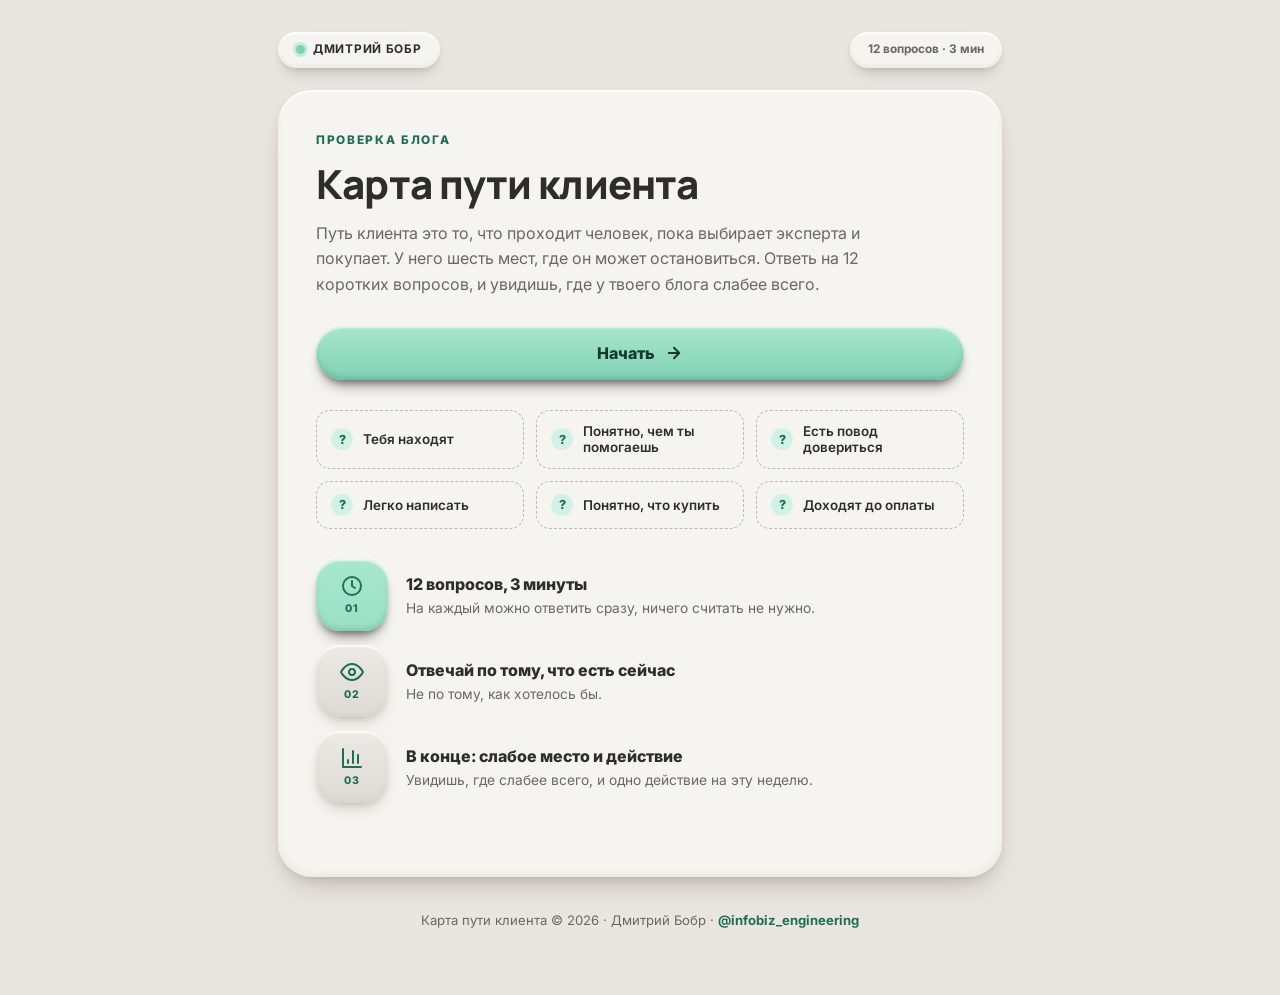
==== commit 3d9d3746: "Карта пути клиента: кнопка «Начать» на первом экране, плашки мест плоские со знаком вопроса Co-Autho" ====
--- a/сайт/karta-puti-klienta.html
+++ b/сайт/karta-puti-klienta.html
@@ -80,8 +80,8 @@
     /* Шесть мест: как чипы Filter из референса */
     .place-grid { display: grid; grid-template-columns: repeat(3,1fr); gap: 12px; margin-bottom: 30px; }
     @media (max-width: 640px) { .place-grid { grid-template-columns: repeat(2,1fr); } }
-    .place-chip { display: flex; align-items: center; gap: 10px; background: linear-gradient(180deg, #C9F0E0 0%, #A8E6CF 45%, #86D4B8 100%); color: #17382E; border-radius: 999px; padding: 15px 18px; font-size: .84rem; font-weight: 700; line-height: 1.25; box-shadow: 0 14px 16px -7px rgba(28,26,22,.60), 0 5px 7px -2px rgba(28,26,22,.34), inset 0 3px 3px rgba(255,255,255,.95), inset 0 -7px 9px rgba(20,100,78,.30), inset 3px 0 4px rgba(255,255,255,.35), inset -3px 0 4px rgba(20,100,78,.14); }
-    .place-chip::before { content: ''; width: 9px; height: 9px; border-radius: 50%; background: var(--mint-deep); flex-shrink: 0; opacity: .75; }
+    .place-chip { display: flex; align-items: center; gap: 10px; background: transparent; color: var(--ink); border: 1.5px dashed #BDB9B1; border-radius: 14px; padding: 12px 14px; font-size: .84rem; font-weight: 600; line-height: 1.25; box-shadow: none; }
+    .place-chip::before { content: '?'; width: 22px; height: 22px; border-radius: 50%; background: var(--mint-soft); color: var(--mint-deep); display: inline-flex; align-items: center; justify-content: center; font-size: .78rem; font-weight: 800; flex-shrink: 0; }
 
     /* Три пункта-подсказки */
     .steps-stack { display: flex; flex-direction: column; gap: 14px; margin-bottom: 32px; }
@@ -182,6 +182,10 @@
     .bridge-card h4 { font-family: 'Manrope', 'Inter', sans-serif; font-size: 1.2rem; font-weight: 800; color: var(--ink); margin-bottom: 8px; }
     .bridge-card p { font-size: .9rem; color: var(--muted); margin-bottom: 20px; line-height: 1.55; }
 
+    .btn-instagram { display: flex; align-items: center; justify-content: center; gap: 10px; width: 100%; border-radius: 999px; padding: 17px 24px; font-family: inherit; font-size: 1rem; font-weight: 800; color: #fff; text-decoration: none; text-shadow: 0 1px 2px rgba(60,10,40,.35); background: linear-gradient(45deg, #FEDA75 0%, #FA7E1E 22%, #D62976 52%, #962FBF 78%, #4F5BD5 100%); box-shadow: 0 11px 14px -7px rgba(28,26,22,.55), 0 4px 6px -2px rgba(28,26,22,.30), inset 0 2px 2px rgba(255,255,255,.45), inset 0 -3px 5px rgba(60,10,60,.25); transition: transform .15s ease, box-shadow .15s ease; }
+    .btn-instagram:hover { transform: translateY(-1px); box-shadow: 0 15px 18px -8px rgba(28,26,22,.58), 0 6px 8px -2px rgba(28,26,22,.30), inset 0 2px 2px rgba(255,255,255,.45), inset 0 -3px 5px rgba(60,10,60,.25); }
+    .btn-instagram:active { transform: scale(0.985); }
+    .bridge-card p.ig-note { margin: 22px 0 12px; font-size: .88rem; }
     .result-buttons { display: flex; flex-direction: column; gap: 14px; }
 
     .hidden { display: none !important; }
@@ -216,6 +220,11 @@
         <span class="section-label">Проверка блога</span>
         <h1 class="hero-title">Карта пути клиента</h1>
         <p class="hero-subtitle">Путь клиента это то, что проходит человек, пока выбирает эксперта и покупает. У него шесть мест, где он может остановиться. Ответь на 12 коротких вопросов, и увидишь, где у твоего блога слабее всего.</p>
+
+        <button class="btn-primary" id="btn-start" style="margin-bottom: 30px;">
+          <span>Начать</span>
+          <svg width="18" height="18" viewBox="0 0 24 24" fill="none" stroke="currentColor" stroke-width="2.5" stroke-linecap="round" stroke-linejoin="round"><path d="M5 12h14M12 5l7 7-7 7"/></svg>
+        </button>
 
         <div class="place-grid">
           <div class="place-chip">Тебя находят</div>
@@ -250,10 +259,6 @@
           </div>
         </div>
 
-        <button class="btn-primary" id="btn-start">
-          <span>Начать</span>
-          <svg width="18" height="18" viewBox="0 0 24 24" fill="none" stroke="currentColor" stroke-width="2.5" stroke-linecap="round" stroke-linejoin="round"><path d="M5 12h14M12 5l7 7-7 7"/></svg>
-        </button>
       </div>
 
       <!-- SCREEN 1-6: WIZARD -->
@@ -283,15 +288,11 @@
       <div id="screen-contact" class="hidden">
         <span class="section-label">Почти готово</span>
         <h1 class="hero-title" style="font-size:2rem;">Результат готов</h1>
-        <p class="hero-subtitle">Напиши свой Instagram и одной строкой, чем ты занимаешься. Так я смогу написать тебе по результату.</p>
+        <p class="hero-subtitle">Напиши свой Instagram, чтобы я мог написать тебе по результату.</p>
 
         <div class="form-group">
           <label class="form-label" for="instagram-input">Твой Instagram</label>
           <input type="text" id="instagram-input" class="text-input" placeholder="@username">
-        </div>
-        <div class="form-group">
-          <label class="form-label" for="work-input">Чем занимаешься и кому помогаешь</label>
-          <input type="text" id="work-input" class="text-input" placeholder="Одной строкой">
         </div>
 
         <div class="actions-bar">
@@ -342,6 +343,8 @@
             <span>Заполнить анкету: 1-2 минуты</span>
             <svg width="18" height="18" viewBox="0 0 24 24" fill="none" stroke="currentColor" stroke-width="2.5" stroke-linecap="round" stroke-linejoin="round"><path d="M5 12h14M12 5l7 7-7 7"/></svg>
           </a>
+          <p class="ig-note">Консультация пока не нужна? Подпишись на мой Instagram: там я рассказываю, как эксперту продавать в соцсетях.</p>
+          <a href="https://www.instagram.com/dmitry.bobr/" target="_blank" rel="noopener" class="btn-instagram" id="btn-instagram"><svg width="22" height="22" viewBox="0 0 24 24" fill="none" stroke="#fff" stroke-width="2" stroke-linecap="round" stroke-linejoin="round" aria-hidden="true"><rect x="3" y="3" width="18" height="18" rx="5.5"/><circle cx="12" cy="12" r="4.2"/><circle cx="17.2" cy="6.8" r="1" fill="#fff" stroke="none"/></svg><span>Подписаться в Instagram</span></a>
         </div>
 
         <div class="result-buttons">
@@ -409,6 +412,8 @@
       try {
         const a = e.target.closest && e.target.closest('a[href*="docs.google.com/forms"]');
         if (a) track('anketa_click', 8);
+        const ig = e.target.closest && e.target.closest('a[href*="instagram.com/dmitry.bobr"]');
+        if (ig) track('instagram_click', 8);
         const b = e.target.closest && e.target.closest('button');
         if (b && (b.id === 'btn-download-pdf' || b.id === 'btn-copy-result' || b.id === 'btn-restart')) track(b.id, 8);
       } catch (err) {}
@@ -424,47 +429,57 @@
     const PLACES = [
       {
         name: 'Тебя находят',
-        weakTitle: 'Слабее всего: тебя находят новые люди',
-        weakDesc: 'По ответам, новых людей из поиска, рекомендаций и чужих постов пока мало.',
-        action: 'Выбери одно место, где уже есть твои будущие клиенты: чужой блог, чат, комментарии. Три раза за неделю полезно ответь там на чей-то вопрос.',
+        weakTitle: 'Слабее всего: тебя пока редко находят новые люди',
+        weakName: 'тебя пока редко находят новые люди',
+        short: 'тебя пока редко находят новые люди',
+        weakDesc: 'По ответам, новых людей из твоих постов, роликов и поиска пока мало.',
+        action: 'Возьми вопрос, который тебе чаще всего задают клиенты, и сделай на него один пост или ролик. Назови его так, как этот вопрос задал бы человек в поиске.',
         q: [
-          { t: 'За последние 3 месяца к тебе приходили новые люди: из поиска, по рекомендации или из чужого поста?', ex: 'Например: «Тебя посоветовала знакомая» или «Тебя упомянули в чужом блоге».' },
-          { t: 'За последние 3 месяца кто-то написал тебе первым после того, как увидел твой пост или ролик?' }
+          { t: 'За последний месяц к тебе приходили новые люди: из твоих постов и роликов или из поиска?', ex: 'Например: «Твой ролик попался в ленте» или «Тебя нашли в поиске».' },
+          { t: 'За последний месяц кто-то написал тебе первым после того, как увидел твой пост или ролик?' }
         ]
       },
       {
         name: 'Понятно, чем ты помогаешь',
-        weakTitle: 'Слабее всего: понятно, чем ты помогаешь',
+        weakTitle: 'Слабее всего: непонятно, чем ты помогаешь',
+        weakName: 'непонятно, чем ты помогаешь',
+        short: 'из профиля и постов быстро не видно, кому и с чем ты помогаешь',
         weakDesc: 'По ответам, из профиля и постов быстро не видно, кому и с чем ты помогаешь.',
         action: 'Перепиши шапку профиля: кому помогаешь, с чем, что человек получит. Покажи двум людям не из твоей сферы и спроси, что они поняли.',
         q: [
-          { t: 'Если открыть твой профиль с телефона, за 5 секунд видно, кому ты помогаешь и с чем?', ex: 'Например: «Помогаю мастерам, у которых клиенты спрашивают цену и пропадают».' },
+          { t: 'Если открыть твой профиль с телефона, за 5 секунд видно, кому ты помогаешь и с чем?', ex: 'Например: «Помогаю экспертам вести блог, который приводит клиентов». Сразу видно, кому и с чем.' },
           { t: 'Среди последних 10 постов или роликов есть хотя бы один, где прямо названа ситуация, с которой ты помогаешь?', ex: 'Например: пост «Что ответить, если клиент спросил цену и пропал».' }
         ]
       },
       {
         name: 'Есть повод довериться',
-        weakTitle: 'Слабее всего: повод довериться',
+        weakTitle: 'Слабее всего: мало поводов довериться',
+        weakName: 'мало поводов довериться',
+        short: 'в блоге мало видимых примеров твоей работы',
         weakDesc: 'По ответам, в блоге мало видимых примеров твоей работы и того, как ты думаешь.',
         action: 'Опубликуй один разбор реальной ситуации: с чем пришёл человек, что ты предложил, что изменилось. Если нельзя раскрывать, разбери типичную ситуацию без имён.',
         q: [
-          { t: 'За последние 3 месяца в блоге была публикация, где показана твоя работа: отзыв, пример, результат или разбор?', ex: 'Подойдёт любое из трёх: отзыв клиента, разбор одного случая или рассказ о том, как проходит твоя работа.' },
+          { t: 'За последний месяц в блоге была публикация, где показана твоя работа: отзыв, пример, результат или разбор?', ex: 'Подойдёт любое из трёх: отзыв клиента, разбор одного случая или рассказ о том, как проходит твоя работа.' },
           { t: 'В блоге есть материал, из которого видно, как ты думаешь и работаешь: ответ на вопрос, метод, мини-пример?' }
         ]
       },
       {
         name: 'Легко написать',
         weakTitle: 'Слабее всего: человеку непросто начать разговор',
+        weakName: 'человеку непросто начать разговор',
+        short: 'человеку непросто начать разговор',
         weakDesc: 'По ответам, способ связаться или скорость ответа пока не делают первый шаг лёгким.',
-        action: 'В шапку и в следующие три публикации добавь одну фразу: «Есть вопрос: напиши мне в личные». На все новые сообщения отвечай в течение рабочего дня.',
+        action: 'В шапку и в следующие три публикации добавь одну фразу: «Есть вопрос: напиши мне в директ». На все новые сообщения отвечай в течение рабочего дня.',
         q: [
-          { t: 'В профиле или в последних постах есть понятный способ связаться: кнопка, ссылка или прямой призыв написать?', ex: 'Например: «Напиши «хочу записаться» в личные».' },
+          { t: 'В профиле или в последних постах есть понятный способ связаться: кнопка, ссылка или прямой призыв написать?', ex: 'Например: «Напиши «хочу записаться» в директ».' },
           { t: 'На первое сообщение от нового человека ты обычно отвечаешь в течение рабочего дня?' }
         ]
       },
       {
         name: 'Понятно, что купить',
-        weakTitle: 'Слабее всего: понятно, что у тебя можно купить',
+        weakTitle: 'Слабее всего: непонятно, что у тебя можно купить',
+        weakName: 'непонятно, что у тебя можно купить',
+        short: 'из блога не очень ясно, какие у тебя услуги и как записаться',
         weakDesc: 'По ответам, из блога не очень ясно, какие у тебя услуги и как записаться.',
         action: 'Закрепи один пост или страницу: какие услуги есть, для какой ситуации каждая и как записаться.',
         q: [
@@ -474,11 +489,13 @@
       },
       {
         name: 'Доходят до оплаты',
-        weakTitle: 'Слабее всего: люди доходят до оплаты',
+        weakTitle: 'Слабее всего: люди пока редко доходят до оплаты',
+        weakName: 'люди пока редко доходят до оплаты',
+        short: 'обращения пока реже заканчиваются оплатой',
         weakDesc: 'По ответам, обращения пока реже заканчиваются оплатой.',
-        action: 'Выпиши всех, кто за последние 3 месяца обсуждал с тобой задачу и не заплатил. Каждому коротко напиши: актуально ли ещё, и предложи один следующий шаг.',
+        action: 'Выпиши всех, кто за последний месяц обсуждал с тобой задачу и не заплатил. Каждому коротко напиши: актуально ли ещё, и предложи один следующий шаг.',
         q: [
-          { t: 'За последние 3 месяца хотя бы один человек заплатил тебе после знакомства с блогом, по рекомендации или после переписки?' },
+          { t: 'За последний месяц хотя бы один человек заплатил тебе после знакомства с блогом или после переписки?' },
           { t: 'Когда человек спрашивает про услугу, у тебя есть готовые ответы: сколько стоит, сколько длится, как оплатить?' }
         ]
       }
@@ -493,7 +510,6 @@
     const state = {
       step: 1,
       instagram: '',
-      work: '',
       scores: PLACES.map(p => p.q.map(() => null))
     };
 
@@ -503,7 +519,6 @@
     const screenResults = document.getElementById('screen-results');
     const qContainer = document.getElementById('questions-container');
     const instagramInput = document.getElementById('instagram-input');
-    const workInput = document.getElementById('work-input');
 
     let toastTimer = null;
     function showToast(msg) {
@@ -612,22 +627,22 @@
 
     function computeResult() {
       const pcts = state.scores.map(arr => Math.round(arr.reduce((s, v) => s + (v || 0), 0) / 4 * 100));
-      let minPct = 999, minIdx = 0;
-      pcts.forEach((p, i) => { if (p < minPct) { minPct = p; minIdx = i; } });
+      let minPct = 999;
+      pcts.forEach(p => { if (p < minPct) minPct = p; });
       const ok = minPct >= 75;
-      return { pcts, minPct, minIdx, ok };
+      // Если несколько мест одинаково слабые, показываем до двух самых ранних по порядку.
+      const weak = ok ? [] : pcts.map((p, i) => i).filter(i => pcts[i] === minPct).slice(0, 2);
+      return { pcts, minPct, weak, ok };
     }
 
     document.getElementById('btn-show-result').addEventListener('click', () => {
       const ig = instagramInput.value.trim();
-      const work = workInput.value.trim();
-      if (!ig || !work) {
-        showToast('Заполни оба поля, чтобы увидеть результат.');
-        (!ig ? instagramInput : workInput).focus();
+      if (!ig) {
+        showToast('Напиши свой Instagram, чтобы увидеть результат.');
+        instagramInput.focus();
         return;
       }
       state.instagram = ig;
-      state.work = work;
       showResults();
     });
 
@@ -639,15 +654,29 @@
       screenResults.classList.add('fade-in');
 
       const r = computeResult();
-      const head = r.ok ? OK_RESULT : PLACES[r.minIdx];
-      document.getElementById('res-title').textContent = r.ok ? OK_RESULT.title : head.weakTitle;
-      document.getElementById('res-desc').textContent = r.ok ? OK_RESULT.desc : head.weakDesc;
-      document.getElementById('res-action').textContent = r.ok ? OK_RESULT.action : head.action;
+      const titleEl = document.getElementById('res-title');
+      const descEl = document.getElementById('res-desc');
+      const actionEl = document.getElementById('res-action');
+      if (r.ok) {
+        titleEl.textContent = OK_RESULT.title;
+        descEl.textContent = OK_RESULT.desc;
+        actionEl.textContent = OK_RESULT.action;
+      } else if (r.weak.length === 1) {
+        const w = PLACES[r.weak[0]];
+        titleEl.textContent = w.weakTitle;
+        descEl.textContent = w.weakDesc;
+        actionEl.textContent = w.action;
+      } else {
+        const a = PLACES[r.weak[0]], b = PLACES[r.weak[1]];
+        titleEl.textContent = 'Слабее всего два места: «' + a.weakName + '» и «' + b.weakName + '»';
+        descEl.textContent = 'По ответам: ' + a.short + '; ' + b.short + '.';
+        actionEl.innerHTML = '<b>Сначала:</b> ' + esc(a.action) + '<br><br><b>Потом:</b> ' + esc(b.action);
+      }
 
       const bars = document.getElementById('bars-container');
       bars.innerHTML = '';
       PLACES.forEach((p, i) => {
-        const weak = !r.ok && i === r.minIdx;
+        const weak = r.weak.includes(i);
         const row = document.createElement('div');
         const tone = r.pcts[i] >= 75 ? 'ok' : (r.pcts[i] >= 45 ? 'mid' : 'low');
         row.className = 'crit-bar-row ' + tone + (weak ? ' is-weak' : '');
@@ -657,13 +686,12 @@
         requestAnimationFrame(() => requestAnimationFrame(() => { row.querySelector('.crit-bar-fill').style.width = r.pcts[i] + '%'; }));
       });
 
-      // Система контента показывается, только если слабое место 1, 2 или 3.
-      document.getElementById('opt-system').classList.toggle('hidden', r.ok || r.minIdx > 2);
+      // Система контента показывается, только если первое слабое место 1, 2 или 3.
+      document.getElementById('opt-system').classList.toggle('hidden', r.ok || r.weak[0] > 2);
 
       sendResultsWebhook({
         instagram: state.instagram,
-        work: state.work,
-        weakPlace: r.ok ? null : PLACES[r.minIdx].name,
+        weakPlace: r.ok ? null : r.weak.map(i => PLACES[i].name).join(' + '),
         percents: PLACES.reduce((acc, p, i) => { acc[p.name] = r.pcts[i]; return acc; }, {}),
         utm_campaign: UTM_CAMPAIGN,
         utm_content: UTM_CONTENT,
@@ -682,9 +710,9 @@
     }
 
     document.getElementById('btn-restart').addEventListener('click', () => {
-      state.step = 1; state.instagram = ''; state.work = '';
+      state.step = 1; state.instagram = '';
       state.scores = PLACES.map(p => p.q.map(() => null));
-      instagramInput.value = ''; workInput.value = '';
+      instagramInput.value = '';
       screenResults.classList.add('hidden');
       screenIntro.classList.remove('hidden');
       screenIntro.classList.add('fade-in');
@@ -695,10 +723,10 @@
     function buildReportText() {
       const r = computeResult();
       let text = '📍 КАРТА ПУТИ КЛИЕНТА\n━━━━━━━━━━━━━━━━━━━━━━\n';
-      text += r.ok ? OK_RESULT.title + '\n' : PLACES[r.minIdx].weakTitle + '\n';
+      text += r.ok ? OK_RESULT.title + '\n' : (r.weak.length === 1 ? PLACES[r.weak[0]].weakTitle : 'Слабее всего два места: ' + r.weak.map(i => PLACES[i].weakName).join(' и ')) + '\n';
       text += '\nШесть мест пути:\n';
       PLACES.forEach((p, i) => { text += (i + 1) + '. ' + p.name + ': ' + r.pcts[i] + '%\n'; });
-      text += '\nНа этой неделе: ' + (r.ok ? OK_RESULT.action : PLACES[r.minIdx].action);
+      text += '\nНа этой неделе: ' + (r.ok ? OK_RESULT.action : r.weak.map(i => PLACES[i].action).join(' Потом: '));
       text += '\n\nКарта пути клиента · @infobiz_engineering';
       return text;
     }
